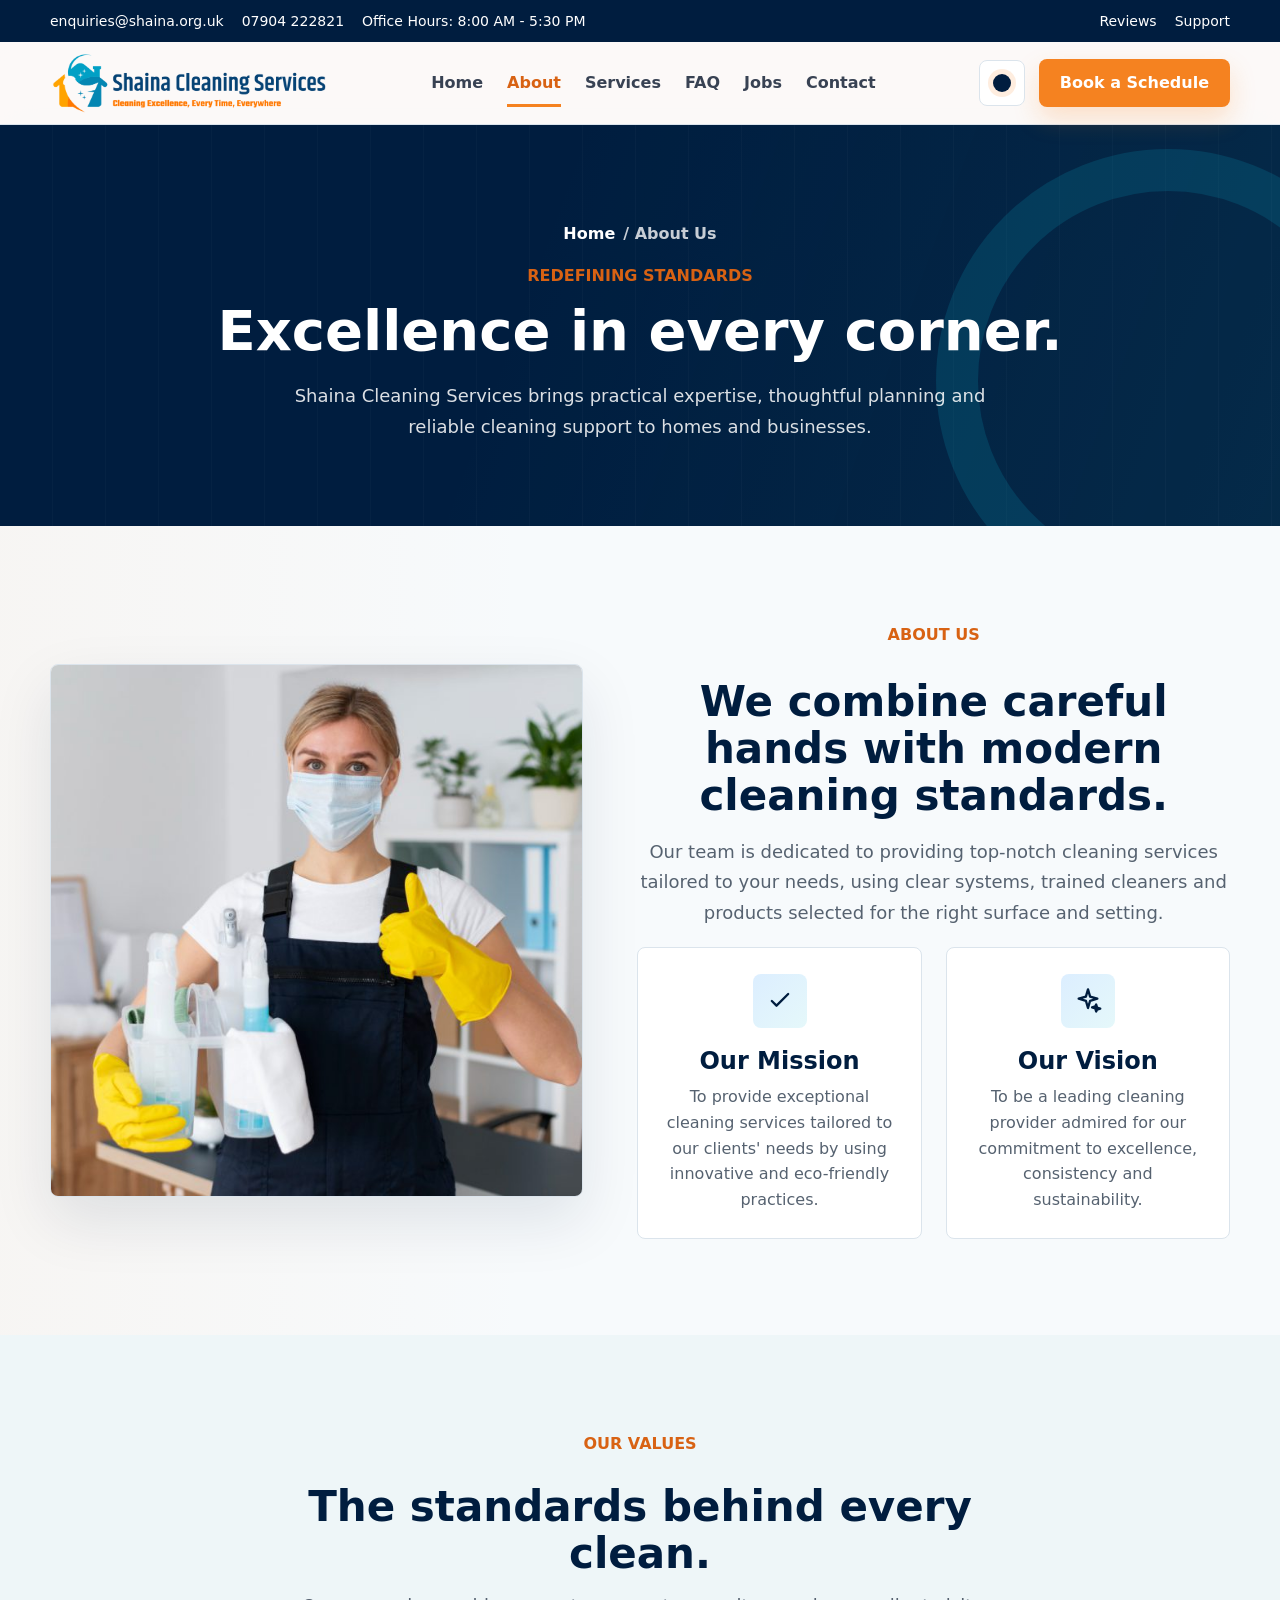
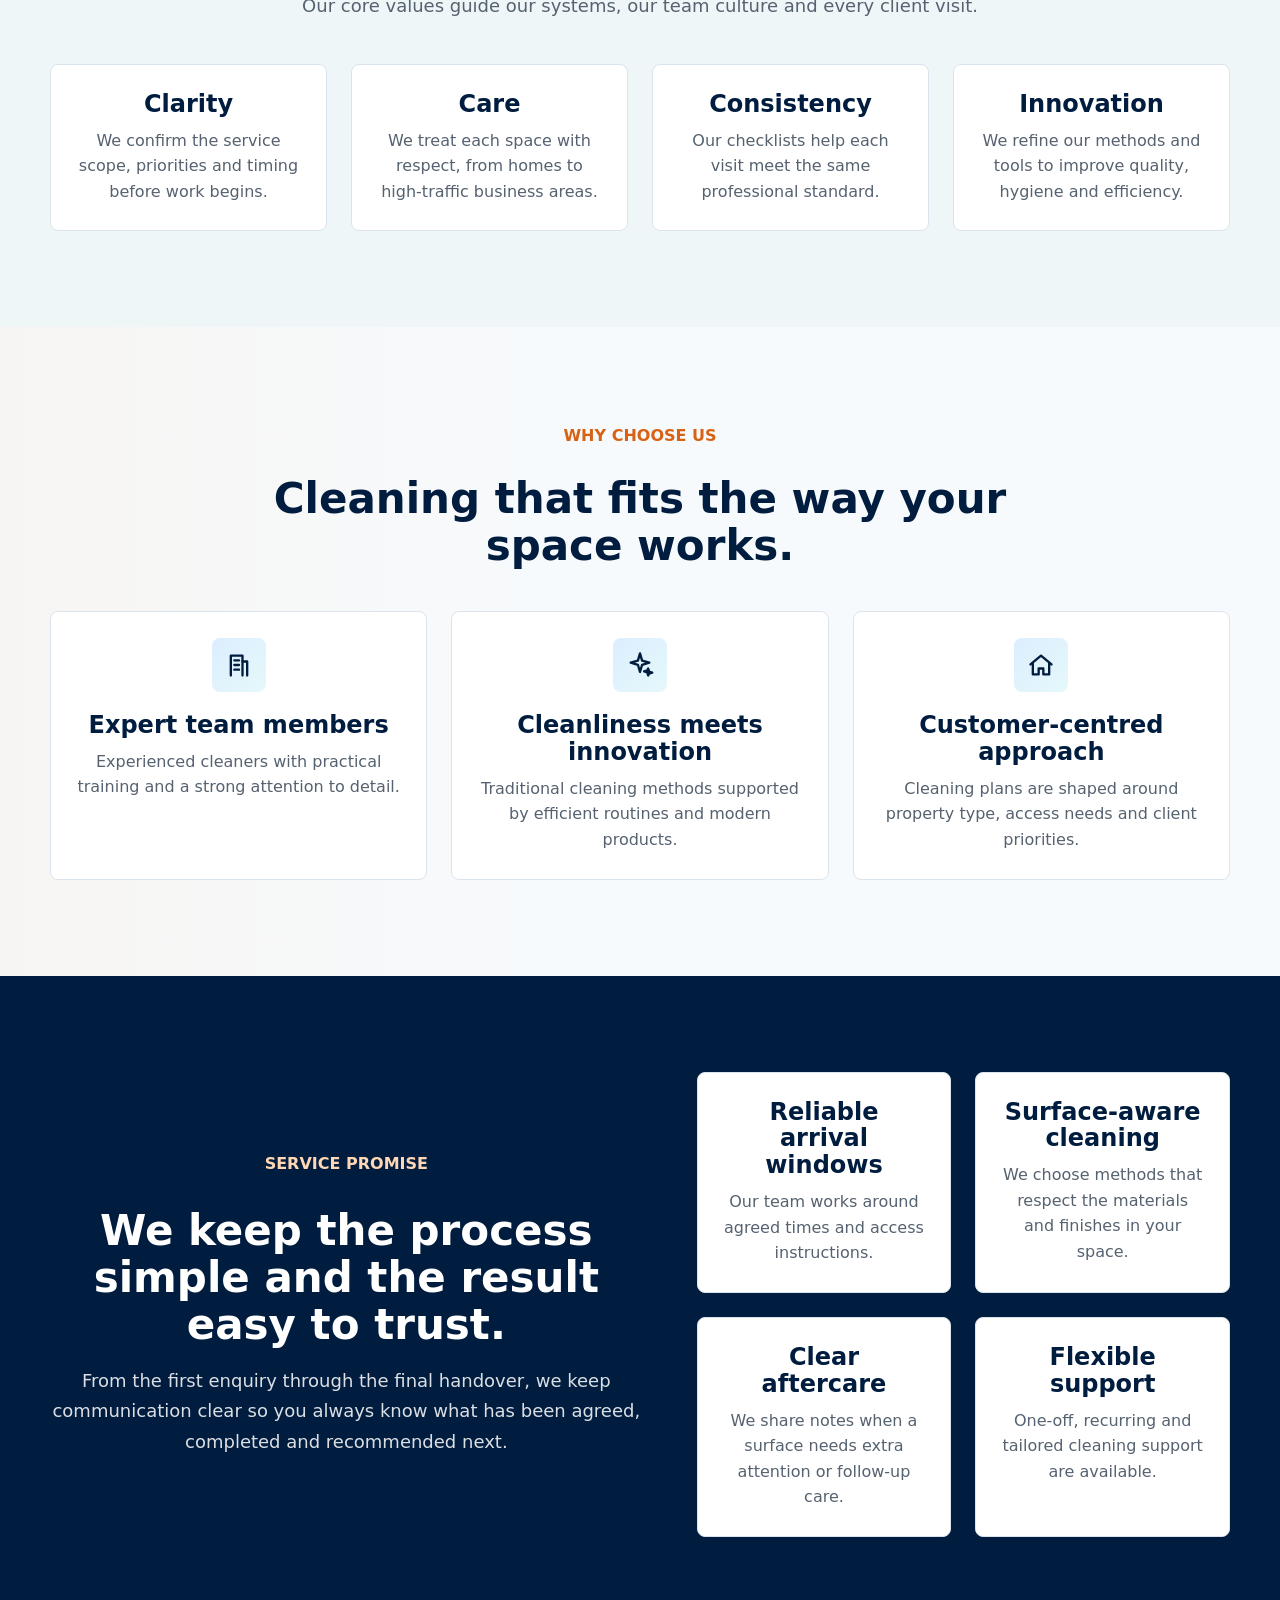
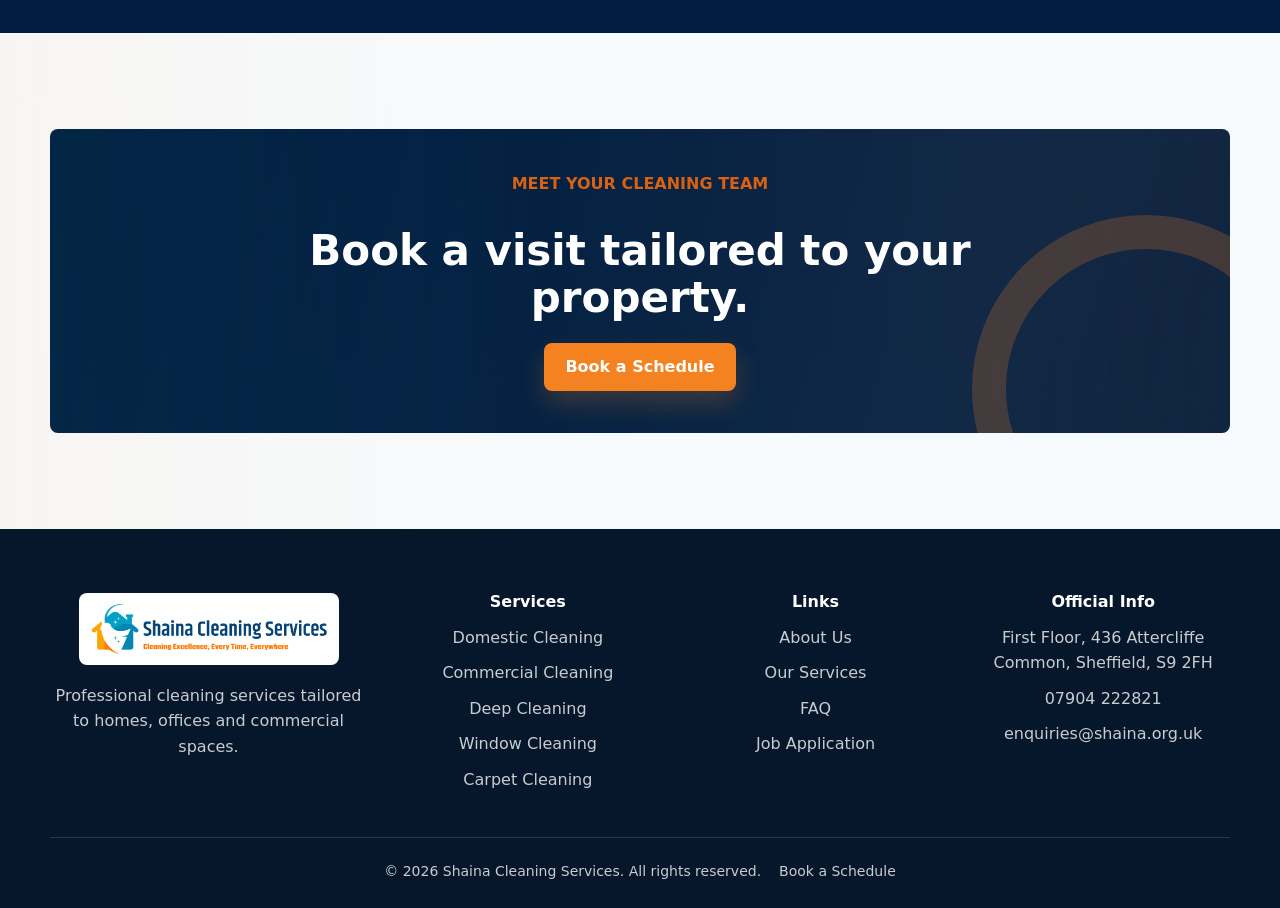
==== about.html @ 150d10e2 "Declutter mobile homepage hero" ====
<!doctype html>
<html lang="en">
  <head>
    <meta charset="utf-8">
    <meta name="viewport" content="width=device-width, initial-scale=1">
    <title>About Us | Shaina Cleaning Services</title>
    <meta name="description" content="Learn about Shaina Cleaning Services, our mission, vision, values and commitment to cleaning excellence.">
    <link rel="icon" href="assets/img/shaina-logo.png">
    <link rel="stylesheet" href="assets/css/styles.css?v=11">
  </head>
  <body>
    <a class="skip-link" href="#main">Skip to content</a>
    <div class="scroll-progress" data-scroll-progress aria-hidden="true"></div>

    <div class="site-topbar">
      <div class="container topbar-inner">
        <ul class="topbar-list" aria-label="Contact details">
          <li><a href="mailto:enquiries@shaina.org.uk">enquiries@shaina.org.uk</a></li>
          <li><a href="tel:+447904222821">07904 222821</a></li>
          <li>Office Hours: 8:00 AM - 5:30 PM</li>
        </ul>
        <ul class="topbar-list" aria-label="Helpful links">
          <li><a href="https://www.bark.com/en/gb/company/shaina-cleaning-service/klVMV/?show_reviews=true">Reviews</a></li>
          <li><a href="contact.html#booking">Support</a></li>
        </ul>
      </div>
    </div>

    <header class="site-header">
      <div class="container nav-shell">
        <a class="brand" href="index.html" aria-label="Shaina Cleaning Services home">
          <img src="assets/img/shaina-logo.png" width="1600" height="347" alt="Shaina Cleaning Services">
        </a>
        <nav aria-label="Primary navigation">
          <ul class="nav-links">
            <li><a class="nav-link" data-nav-link href="index.html">Home</a></li>
            <li><a class="nav-link" data-nav-link href="about.html">About</a></li>
            <li><a class="nav-link" data-nav-link href="services.html">Services</a></li>
            <li><a class="nav-link" data-nav-link href="faq.html">FAQ</a></li>
            <li><a class="nav-link" data-nav-link href="job-application.html">Jobs</a></li>
            <li><a class="nav-link" data-nav-link href="contact.html">Contact</a></li>
          </ul>
        </nav>
        <div class="nav-actions">
          <button class="theme-toggle" type="button" data-theme-toggle aria-label="Use dark mode" aria-pressed="false"></button>
          <a class="button button-primary" href="contact.html#booking">Book a Schedule</a>
          <button class="menu-toggle" type="button" data-menu-toggle aria-expanded="false" aria-controls="mobile-nav" aria-label="Open menu">
            <span class="menu-lines" aria-hidden="true"></span>
          </button>
        </div>
      </div>
      <div class="mobile-panel" id="mobile-nav" data-mobile-panel>
        <div class="container">
          <nav aria-label="Mobile navigation">
            <a class="nav-link" data-nav-link href="index.html">Home</a>
            <a class="nav-link" data-nav-link href="about.html">About</a>
            <a class="nav-link" data-nav-link href="services.html">Services</a>
            <a class="nav-link" data-nav-link href="faq.html">FAQ</a>
            <a class="nav-link" data-nav-link href="job-application.html">Jobs</a>
            <a class="nav-link" data-nav-link href="contact.html">Contact</a>
            <button class="theme-toggle" type="button" data-theme-toggle aria-label="Use dark mode" aria-pressed="false"></button>
            <a class="button button-primary button-full" href="contact.html#booking">Book a Schedule</a>
          </nav>
        </div>
      </div>
    </header>

    <main id="main">
      <section class="page-hero">
        <div class="container" data-reveal>
          <p class="crumbs"><a href="index.html">Home</a> / About Us</p>
          <p class="eyebrow">Redefining standards</p>
          <h1>Excellence in every corner.</h1>
          <p class="lead">Shaina Cleaning Services brings practical expertise, thoughtful planning and reliable cleaning support to homes and businesses.</p>
        </div>
      </section>

      <section class="section">
        <div class="container split reverse">
          <div class="media-frame" data-reveal>
            <img src="assets/img/office-cleaning.png" width="650" height="650" loading="lazy" alt="Cleaner in a modern office environment">
          </div>
          <div class="stack" data-reveal>
            <p class="eyebrow">About us</p>
            <h2>We combine careful hands with modern cleaning standards.</h2>
            <p class="lead">Our team is dedicated to providing top-notch cleaning services tailored to your needs, using clear systems, trained cleaners and products selected for the right surface and setting.</p>
            <div class="grid grid-2">
              <article class="card">
                <span class="icon-tile" aria-hidden="true"><svg><use href="assets/img/icons.svg#icon-check"></use></svg></span>
                <h3>Our Mission</h3>
                <p>To provide exceptional cleaning services tailored to our clients' needs by using innovative and eco-friendly practices.</p>
              </article>
              <article class="card">
                <span class="icon-tile" aria-hidden="true"><svg><use href="assets/img/icons.svg#icon-spark"></use></svg></span>
                <h3>Our Vision</h3>
                <p>To be a leading cleaning provider admired for our commitment to excellence, consistency and sustainability.</p>
              </article>
            </div>
          </div>
        </div>
      </section>

      <section class="section surface-muted" id="our-values">
        <div class="container">
          <div class="section-heading center" data-reveal>
            <p class="eyebrow">Our values</p>
            <h2>The standards behind every clean.</h2>
            <p class="lead">Our core values guide our systems, our team culture and every client visit.</p>
          </div>
          <div class="grid grid-4">
            <article class="card" data-reveal>
              <h3>Clarity</h3>
              <p>We confirm the service scope, priorities and timing before work begins.</p>
            </article>
            <article class="card" data-reveal>
              <h3>Care</h3>
              <p>We treat each space with respect, from homes to high-traffic business areas.</p>
            </article>
            <article class="card" data-reveal>
              <h3>Consistency</h3>
              <p>Our checklists help each visit meet the same professional standard.</p>
            </article>
            <article class="card" data-reveal>
              <h3>Innovation</h3>
              <p>We refine our methods and tools to improve quality, hygiene and efficiency.</p>
            </article>
          </div>
        </div>
      </section>

      <section class="section">
        <div class="container">
          <div class="section-heading" data-reveal>
            <p class="eyebrow">Why choose us</p>
            <h2>Cleaning that fits the way your space works.</h2>
          </div>
          <div class="grid grid-3">
            <article class="card" data-reveal>
              <span class="icon-tile" aria-hidden="true"><svg><use href="assets/img/icons.svg#icon-office"></use></svg></span>
              <h3>Expert team members</h3>
              <p>Experienced cleaners with practical training and a strong attention to detail.</p>
            </article>
            <article class="card" data-reveal>
              <span class="icon-tile" aria-hidden="true"><svg><use href="assets/img/icons.svg#icon-spark"></use></svg></span>
              <h3>Cleanliness meets innovation</h3>
              <p>Traditional cleaning methods supported by efficient routines and modern products.</p>
            </article>
            <article class="card" data-reveal>
              <span class="icon-tile" aria-hidden="true"><svg><use href="assets/img/icons.svg#icon-home"></use></svg></span>
              <h3>Customer-centred approach</h3>
              <p>Cleaning plans are shaped around property type, access needs and client priorities.</p>
            </article>
          </div>
        </div>
      </section>

      <section class="section surface-navy">
        <div class="container split">
          <div class="stack" data-reveal>
            <p class="eyebrow">Service promise</p>
            <h2>We keep the process simple and the result easy to trust.</h2>
            <p class="lead">From the first enquiry through the final handover, we keep communication clear so you always know what has been agreed, completed and recommended next.</p>
          </div>
          <div class="grid grid-2">
            <article class="card" data-reveal>
              <h3>Reliable arrival windows</h3>
              <p>Our team works around agreed times and access instructions.</p>
            </article>
            <article class="card" data-reveal>
              <h3>Surface-aware cleaning</h3>
              <p>We choose methods that respect the materials and finishes in your space.</p>
            </article>
            <article class="card" data-reveal>
              <h3>Clear aftercare</h3>
              <p>We share notes when a surface needs extra attention or follow-up care.</p>
            </article>
            <article class="card" data-reveal>
              <h3>Flexible support</h3>
              <p>One-off, recurring and tailored cleaning support are available.</p>
            </article>
          </div>
        </div>
      </section>

      <section class="section">
        <div class="container">
          <div class="cta-strip" data-reveal>
            <div class="cta-content">
              <div class="stack">
                <p class="eyebrow">Meet your cleaning team</p>
                <h2>Book a visit tailored to your property.</h2>
              </div>
              <a class="button button-primary" href="contact.html#booking">Book a Schedule</a>
            </div>
          </div>
        </div>
      </section>
    </main>

    <footer class="site-footer">
      <div class="container">
        <div class="footer-grid">
          <div>
            <img class="footer-logo" src="assets/img/shaina-logo.png" width="1600" height="347" loading="lazy" alt="Shaina Cleaning Services">
            <p>Professional cleaning services tailored to homes, offices and commercial spaces.</p>
          </div>
          <div>
            <h2 class="footer-title">Services</h2>
            <ul class="footer-list">
              <li><a href="services.html#domestic">Domestic Cleaning</a></li>
              <li><a href="services.html#commercial">Commercial Cleaning</a></li>
              <li><a href="services.html#deep">Deep Cleaning</a></li>
              <li><a href="services.html#window">Window Cleaning</a></li>
              <li><a href="services.html#carpet">Carpet Cleaning</a></li>
            </ul>
          </div>
          <div>
            <h2 class="footer-title">Links</h2>
            <ul class="footer-list">
              <li><a href="about.html">About Us</a></li>
              <li><a href="services.html">Our Services</a></li>
              <li><a href="faq.html">FAQ</a></li>
              <li><a href="job-application.html">Job Application</a></li>
            </ul>
          </div>
          <div>
            <h2 class="footer-title">Official Info</h2>
            <ul class="footer-list">
              <li>First Floor, 436 Attercliffe Common, Sheffield, S9 2FH</li>
              <li><a href="tel:+447904222821">07904 222821</a></li>
              <li><a href="mailto:enquiries@shaina.org.uk">enquiries@shaina.org.uk</a></li>
            </ul>
          </div>
        </div>
        <div class="footer-bottom">
          <span>&copy; 2026 Shaina Cleaning Services. All rights reserved.</span>
          <a href="contact.html#booking">Book a Schedule</a>
        </div>
      </div>
    </footer>

    <script src="assets/js/main.js?v=6" defer></script>
  </body>
</html>
---- assets/css/styles.css ----
:root {
  --navy: #001d3f;
  --navy-soft: #0a3769;
  --ink: #1c1b1b;
  --muted: #566270;
  --line: #dbe4ec;
  --surface: #f7fafc;
  --surface-strong: #ffffff;
  --surface-muted: #eef6f8;
  --blue-tint: #dceeff;
  --teal: #0d8fa8;
  --teal-soft: #e5f8fa;
  --orange: #f58220;
  --orange-dark: #d86213;
  --orange-soft: #fff0e3;
  --success: #008080;
  --shadow: 0 24px 60px rgba(0, 29, 63, 0.1);
  --shadow-strong: 0 34px 90px rgba(0, 29, 63, 0.16);
  --max: 1180px;
  --radius: 8px;
  --header: 82px;
}

html[data-theme="dark"] {
  color-scheme: dark;
  --navy: #dbe8ff;
  --navy-soft: #9ec7ff;
  --ink: #eef4ff;
  --muted: #b7c3d3;
  --line: rgba(255, 255, 255, 0.16);
  --surface: #08111f;
  --surface-strong: #0f1b2d;
  --surface-muted: #101d31;
  --blue-tint: #183c61;
  --teal: #38c7dc;
  --teal-soft: rgba(56, 199, 220, 0.12);
  --orange: #ff963c;
  --orange-dark: #ffb067;
  --orange-soft: rgba(255, 150, 60, 0.12);
  --success: #4ad6ca;
  --shadow: 0 24px 70px rgba(0, 0, 0, 0.28);
  --shadow-strong: 0 34px 100px rgba(0, 0, 0, 0.42);
}

html[data-theme="dark"] .site-topbar,
html[data-theme="dark"] .surface-navy,
html[data-theme="dark"] .page-hero,
html[data-theme="dark"] .button:not(.button-primary):not(.button-outline):not(.button-secondary),
html[data-theme="dark"] .filter-button.is-active {
  background: #06172b;
  color: #fff;
}

html[data-theme="dark"] .nav-link {
  color: #c7d3e4;
}

* {
  box-sizing: border-box;
}

html {
  scroll-behavior: smooth;
}

body {
  margin: 0;
  background:
    linear-gradient(180deg, rgba(13, 143, 168, 0.07), transparent 320px),
    linear-gradient(90deg, rgba(245, 130, 32, 0.04), transparent 42%),
    var(--surface);
  color: var(--ink);
  font-family: Inter, ui-sans-serif, system-ui, -apple-system, BlinkMacSystemFont, "Segoe UI", sans-serif;
  font-size: 16px;
  line-height: 1.6;
}

body.menu-open {
  overflow: hidden;
}

img,
svg {
  display: block;
  max-width: 100%;
}

a {
  color: inherit;
  text-decoration: none;
}

button,
input,
select,
textarea {
  font: inherit;
}

:focus-visible {
  outline: 3px solid rgba(245, 130, 32, 0.55);
  outline-offset: 3px;
}

.skip-link {
  position: fixed;
  left: 18px;
  top: 14px;
  z-index: 1000;
  transform: translateY(-140%);
  background: var(--orange);
  color: #fff;
  padding: 10px 14px;
  border-radius: var(--radius);
  font-weight: 800;
}

.skip-link:focus {
  transform: translateY(0);
}

.scroll-progress {
  position: fixed;
  inset: 0 auto auto 0;
  z-index: 1100;
  width: 100%;
  height: 4px;
  background: linear-gradient(90deg, var(--orange), var(--teal));
  transform: scaleX(0);
  transform-origin: left center;
  pointer-events: none;
}

@keyframes ambient-drift {
  0% {
    transform: translate3d(-4%, -2%, 0) rotate(-1deg);
  }

  100% {
    transform: translate3d(4%, 2%, 0) rotate(1deg);
  }
}

@keyframes soft-scan {
  0% {
    background-position: 0 0, 0 0;
  }

  100% {
    background-position: 0 0, 100% 0;
  }
}

.container {
  width: min(100% - 40px, var(--max));
  margin-inline: auto;
}

.section {
  padding: 96px 0;
}

.section-tight {
  padding: 64px 0;
}

.surface-muted {
  background: var(--surface-muted);
}

.surface-navy {
  background: var(--navy);
  color: #fff;
}

.eyebrow {
  margin: 0 0 12px;
  color: var(--orange-dark);
  font-weight: 800;
  text-transform: uppercase;
}

.surface-navy .eyebrow {
  color: #ffd7b4;
}

h1,
h2,
h3,
h4 {
  margin: 0;
  color: var(--navy);
  font-family: "Hanken Grotesk", Inter, ui-sans-serif, system-ui, sans-serif;
  line-height: 1.12;
  letter-spacing: 0;
}

.surface-navy h1,
.surface-navy h2,
.surface-navy h3,
.surface-navy h4,
.hero h1 {
  color: #fff;
}

h1 {
  font-size: 56px;
  font-weight: 800;
}

h2 {
  font-size: 42px;
  font-weight: 800;
}

h3 {
  font-size: 24px;
  font-weight: 800;
}

h4 {
  font-size: 19px;
  font-weight: 800;
}

p {
  margin: 0;
}

.lead {
  color: var(--muted);
  font-size: 18px;
  line-height: 1.7;
}

.surface-navy .lead,
.hero .lead {
  color: rgba(255, 255, 255, 0.86);
}

.site-topbar {
  background: var(--navy);
  color: #fff;
  font-size: 14px;
}

.topbar-inner {
  display: flex;
  justify-content: space-between;
  gap: 20px;
  min-height: 42px;
  align-items: center;
}

.topbar-list {
  display: flex;
  flex-wrap: wrap;
  gap: 18px;
  padding: 0;
  margin: 0;
  list-style: none;
}

.topbar-list a {
  color: #fff;
}

.site-header {
  position: sticky;
  top: 0;
  z-index: 900;
  background: rgba(252, 249, 248, 0.96);
  border-bottom: 1px solid var(--line);
  backdrop-filter: blur(16px);
  transition: box-shadow 180ms ease, background 180ms ease;
}

html[data-theme="dark"] .site-header {
  background: rgba(8, 17, 31, 0.92);
}

.site-header.is-scrolled {
  box-shadow: 0 18px 45px rgba(0, 29, 63, 0.12);
}

.nav-shell {
  display: flex;
  align-items: center;
  justify-content: space-between;
  min-height: var(--header);
  gap: 22px;
}

.brand {
  display: flex;
  align-items: center;
  min-width: 0;
}

.brand img {
  width: 278px;
  height: auto;
}

.nav-links {
  display: flex;
  align-items: center;
  gap: 24px;
  list-style: none;
  margin: 0;
  padding: 0;
}

.nav-link {
  color: #384253;
  font-weight: 750;
  padding: 12px 0;
  border-bottom: 3px solid transparent;
  transition: color 180ms ease, border-color 180ms ease;
}

.nav-link:hover,
.nav-link[aria-current="page"] {
  color: var(--orange-dark);
  border-color: var(--orange);
}

.nav-actions {
  display: flex;
  align-items: center;
  gap: 14px;
}

.theme-toggle {
  position: relative;
  display: inline-grid;
  width: 46px;
  height: 46px;
  place-items: center;
  border: 1px solid var(--line);
  border-radius: var(--radius);
  background: var(--surface-strong);
  color: var(--navy);
  cursor: pointer;
}

.theme-toggle::before {
  content: "";
  width: 18px;
  height: 18px;
  border-radius: 50%;
  background: currentColor;
  box-shadow: 0 0 0 5px rgba(245, 130, 32, 0.14);
}

html[data-theme="dark"] .theme-toggle::before {
  width: 20px;
  height: 20px;
  background: transparent;
  box-shadow: inset -7px -5px 0 1px currentColor;
}

.menu-toggle {
  display: none;
  width: 46px;
  height: 46px;
  border: 1px solid var(--line);
  border-radius: var(--radius);
  background: var(--surface-strong);
  color: var(--navy);
  align-items: center;
  justify-content: center;
  cursor: pointer;
}

.menu-lines,
.menu-lines::before,
.menu-lines::after {
  display: block;
  width: 20px;
  height: 2px;
  background: currentColor;
  border-radius: 999px;
  transition: transform 180ms ease, opacity 180ms ease;
}

.menu-lines {
  position: relative;
}

.menu-lines::before,
.menu-lines::after {
  content: "";
  position: absolute;
  left: 0;
}

.menu-lines::before {
  top: -7px;
}

.menu-lines::after {
  top: 7px;
}

.menu-toggle[aria-expanded="true"] .menu-lines {
  transform: rotate(45deg);
}

.menu-toggle[aria-expanded="true"] .menu-lines::before {
  transform: translateY(7px) rotate(90deg);
}

.menu-toggle[aria-expanded="true"] .menu-lines::after {
  opacity: 0;
}

.mobile-panel {
  display: none;
  border-top: 1px solid var(--line);
  background: var(--surface-strong);
}

.mobile-panel.is-open {
  display: block;
}

.mobile-panel nav {
  display: grid;
  gap: 6px;
  padding: 18px 0 22px;
}

.mobile-panel .nav-link {
  padding: 12px 4px;
}

.button {
  display: inline-flex;
  min-height: 48px;
  align-items: center;
  justify-content: center;
  gap: 10px;
  padding: 12px 20px;
  border: 1px solid transparent;
  border-radius: var(--radius);
  background: var(--navy);
  color: #fff;
  font-weight: 850;
  line-height: 1.2;
  text-align: center;
  cursor: pointer;
  transition: transform 180ms ease, background 180ms ease, border-color 180ms ease, color 180ms ease;
  white-space: normal;
}

.button:hover {
  transform: translateY(-1px);
}

.button:active {
  transform: translateY(0);
}

.button-primary {
  background: var(--orange);
  color: #fff;
  box-shadow: 0 12px 26px rgba(245, 130, 32, 0.22);
}

.button-primary:hover {
  background: var(--orange-dark);
}

.button-outline {
  background: transparent;
  border-color: rgba(255, 255, 255, 0.5);
  color: #fff;
}

.button-outline:hover {
  background: #fff;
  color: var(--navy);
}

.button-secondary {
  background: var(--surface-strong);
  border-color: var(--line);
  color: var(--navy);
}

.button-secondary:hover {
  border-color: var(--orange);
  background: var(--orange-soft);
  color: var(--orange-dark);
}

.button-full {
  width: 100%;
}

.hero {
  position: relative;
  min-height: 680px;
  display: flex;
  align-items: center;
  overflow: hidden;
  color: #fff;
}

.hero::before {
  content: "";
  position: absolute;
  inset: -18%;
  z-index: 1;
  pointer-events: none;
  background:
    linear-gradient(115deg, transparent 22%, rgba(255, 255, 255, 0.055) 32%, transparent 43%),
    linear-gradient(62deg, transparent 54%, rgba(74, 214, 202, 0.07) 64%, transparent 75%);
  opacity: 0.78;
  mix-blend-mode: screen;
  animation: ambient-drift 18s ease-in-out infinite alternate;
}

.hero-layout {
  position: relative;
  z-index: 2;
  display: grid;
  grid-template-columns: minmax(0, 1fr) minmax(330px, 420px);
  gap: 44px;
  align-items: center;
}

.hero-media {
  position: absolute;
  inset: 0;
  z-index: 0;
}

.hero-media img {
  width: 100%;
  height: 100%;
  object-fit: cover;
}

.hero-media::after {
  content: "";
  position: absolute;
  inset: 0;
  background:
    linear-gradient(90deg, rgba(0, 29, 63, 0.92), rgba(0, 29, 63, 0.72), rgba(0, 29, 63, 0.6)),
    linear-gradient(180deg, rgba(0, 29, 63, 0.08), rgba(0, 29, 63, 0.42));
}

.hero-content {
  position: relative;
  z-index: 2;
  max-width: 690px;
  margin-inline: auto;
  padding: 86px 0;
  text-align: center;
}

.rotating-word {
  color: #ffd7b4;
  white-space: nowrap;
}

.hero h1 {
  margin-bottom: 22px;
}

.hero .lead {
  margin: 0 auto 30px;
  max-width: 620px;
}

.trust-chips {
  display: flex;
  flex-wrap: wrap;
  justify-content: center;
  gap: 10px;
  margin: -12px 0 30px;
}

.trust-chips span {
  display: inline-flex;
  align-items: center;
  gap: 8px;
  min-height: 34px;
  border: 1px solid rgba(255, 255, 255, 0.24);
  border-radius: 999px;
  background: rgba(255, 255, 255, 0.12);
  color: rgba(255, 255, 255, 0.92);
  padding: 6px 11px;
  font-size: 13px;
  font-weight: 850;
  backdrop-filter: blur(12px);
}

.trust-chips span::before {
  content: "";
  width: 8px;
  height: 8px;
  border-radius: 50%;
  background: var(--success);
  box-shadow: 0 0 0 4px rgba(74, 214, 202, 0.16);
}

.hero-actions {
  display: flex;
  flex-wrap: wrap;
  justify-content: center;
  gap: 14px;
}

.hero-metrics {
  display: grid;
  grid-template-columns: repeat(3, minmax(0, 1fr));
  gap: 12px;
  margin: 40px auto 0;
  max-width: 670px;
}

.metric {
  min-height: 94px;
  border: 1px solid rgba(255, 255, 255, 0.22);
  border-radius: var(--radius);
  padding: 16px;
  background: rgba(255, 255, 255, 0.12);
  backdrop-filter: blur(12px);
  text-align: center;
}

.metric strong {
  display: block;
  color: #fff;
  font-size: 26px;
  line-height: 1;
}

.metric span {
  display: block;
  margin-top: 8px;
  color: rgba(255, 255, 255, 0.82);
  font-size: 14px;
}

.planner-card {
  border: 1px solid rgba(255, 255, 255, 0.32);
  border-radius: 16px;
  background: rgba(255, 255, 255, 0.92);
  color: var(--ink);
  padding: 24px;
  box-shadow: var(--shadow-strong);
  backdrop-filter: blur(18px);
  text-align: left;
}

html[data-theme="dark"] .planner-card {
  background: rgba(15, 27, 45, 0.9);
}

.hero .planner-card {
  align-self: center;
}

.planner-card h2,
.planner-card h3 {
  color: var(--navy);
}

.planner-card .lead {
  color: var(--muted);
  font-size: 15px;
}

.planner-form {
  display: grid;
  gap: 14px;
  margin-top: 20px;
}

.planner-row {
  display: grid;
  gap: 8px;
}

.planner-row label {
  color: var(--navy);
  font-weight: 850;
}

.planner-row select,
.planner-row input[type="range"] {
  width: 100%;
}

.planner-row select {
  min-height: 48px;
  border: 1px solid var(--line);
  border-radius: var(--radius);
  background: var(--surface-strong);
  color: var(--ink);
  padding: 10px 12px;
}

.range-line {
  display: flex;
  align-items: center;
  justify-content: space-between;
  gap: 14px;
}

.range-line output {
  min-width: 46px;
  color: var(--orange-dark);
  font-weight: 900;
  text-align: right;
}

.planner-output {
  display: grid;
  gap: 10px;
  margin-top: 18px;
  border-radius: var(--radius);
  background: linear-gradient(135deg, rgba(0, 29, 63, 0.96), rgba(9, 50, 97, 0.96));
  color: #fff;
  padding: 18px;
}

.planner-output strong {
  font-size: 22px;
  line-height: 1.15;
}

.planner-output span {
  color: rgba(255, 255, 255, 0.8);
}

.planner-tags {
  display: flex;
  flex-wrap: wrap;
  gap: 8px;
  margin-top: 4px;
}

.planner-tag {
  display: inline-flex;
  border: 1px solid rgba(255, 255, 255, 0.22);
  border-radius: 999px;
  padding: 5px 9px;
  color: #fff;
  font-size: 13px;
  font-weight: 800;
}

.planner-overlay {
  position: fixed;
  inset: 0;
  z-index: 1190;
  background: rgba(0, 15, 34, 0.46);
  backdrop-filter: blur(8px);
}

.planner-drawer {
  position: fixed;
  top: 16px;
  right: 16px;
  bottom: 16px;
  z-index: 1200;
  display: grid;
  width: min(430px, calc(100vw - 32px));
  align-content: start;
  gap: 18px;
  overflow-y: auto;
  border: 1px solid var(--line);
  border-radius: 18px;
  background: var(--surface-strong);
  color: var(--ink);
  padding: 24px;
  box-shadow: var(--shadow-strong);
}

.planner-drawer-header {
  display: flex;
  justify-content: space-between;
  gap: 16px;
  align-items: start;
}

.planner-drawer .planner-card {
  border: 0;
  background: transparent;
  box-shadow: none;
  padding: 0;
  backdrop-filter: none;
}

.planner-drawer .lead {
  color: var(--muted);
  font-size: 16px;
}

.planner-close {
  position: relative;
  flex: 0 0 auto;
  width: 42px;
  height: 42px;
  border: 1px solid var(--line);
  border-radius: var(--radius);
  background: var(--surface-muted);
  color: var(--navy);
  cursor: pointer;
}

.planner-close::before,
.planner-close::after {
  content: "";
  position: absolute;
  left: 12px;
  top: 20px;
  width: 16px;
  height: 2px;
  border-radius: 999px;
  background: currentColor;
}

.planner-close::before {
  transform: rotate(45deg);
}

.planner-close::after {
  transform: rotate(-45deg);
}

body.planner-open {
  overflow: hidden;
}

.availability-strip {
  padding: 24px 0;
  border-bottom: 1px solid var(--line);
  background:
    linear-gradient(180deg, rgba(0, 29, 63, 0.03), transparent),
    var(--surface);
}

.availability-card {
  display: grid;
  grid-template-columns: minmax(0, 1fr) auto;
  align-items: center;
  justify-content: space-between;
  gap: 18px;
  border: 1px solid var(--line);
  border-radius: var(--radius);
  background: var(--surface-strong);
  padding: 18px 20px;
  box-shadow: 0 18px 45px rgba(0, 29, 63, 0.08);
  text-align: center;
}

.availability-copy {
  display: grid;
  justify-items: center;
  gap: 5px;
  min-width: 0;
}

.live-badge {
  display: inline-flex;
  align-items: center;
  gap: 9px;
  width: fit-content;
  color: var(--success);
  font-weight: 900;
}

.live-badge::before {
  content: "";
  width: 10px;
  height: 10px;
  border-radius: 50%;
  background: currentColor;
  box-shadow: 0 0 0 6px rgba(0, 128, 128, 0.16);
}

.availability-copy p {
  color: var(--muted);
  max-width: 560px;
  margin-inline: auto;
  font-size: 15px;
  line-height: 1.55;
}

.page-hero {
  position: relative;
  overflow: hidden;
  background: var(--navy);
  color: #fff;
  padding: 96px 0 84px;
}

.page-hero::before {
  content: "";
  position: absolute;
  inset: 0;
  z-index: 0;
  pointer-events: none;
  background:
    repeating-linear-gradient(90deg, transparent 0 52px, rgba(255, 255, 255, 0.026) 52px 53px),
    linear-gradient(110deg, transparent 18%, rgba(74, 214, 202, 0.09) 48%, transparent 76%);
  background-size: auto, 220% 100%;
  opacity: 0.8;
  animation: soft-scan 24s ease-in-out infinite alternate;
}

.page-hero::after {
  content: "";
  position: absolute;
  z-index: 0;
  right: -120px;
  top: 24px;
  width: 380px;
  height: 380px;
  border: 42px solid rgba(11, 148, 182, 0.2);
  border-radius: 50%;
}

.page-hero .container {
  position: relative;
  z-index: 1;
  max-width: 980px;
  display: grid;
  justify-items: center;
  text-align: center;
}

.page-hero h1 {
  margin-bottom: 18px;
  color: #fff;
}

.page-hero h2,
.page-hero h3,
.page-hero h4 {
  color: #fff;
}

.page-hero .lead {
  color: rgba(255, 255, 255, 0.86);
  max-width: 720px;
}

.crumbs {
  display: flex;
  flex-wrap: wrap;
  justify-content: center;
  gap: 8px;
  margin: 0 0 16px;
  color: rgba(255, 255, 255, 0.78);
  font-weight: 800;
}

.crumbs a {
  color: #fff;
}

.section-heading {
  display: grid;
  justify-items: center;
  gap: 14px;
  margin-bottom: 42px;
  margin-inline: auto;
  max-width: 780px;
  text-align: center;
}

.section-heading.center {
  text-align: center;
}

.grid {
  display: grid;
  gap: 24px;
}

.grid-2 {
  grid-template-columns: repeat(2, minmax(0, 1fr));
}

.grid-3 {
  grid-template-columns: repeat(3, minmax(0, 1fr));
}

.grid-4 {
  grid-template-columns: repeat(4, minmax(0, 1fr));
}

.split {
  display: grid;
  grid-template-columns: minmax(0, 1fr) minmax(320px, 0.9fr);
  gap: 54px;
  align-items: center;
}

.split.reverse {
  grid-template-columns: minmax(320px, 0.9fr) minmax(0, 1fr);
}

.stack {
  display: grid;
  gap: 18px;
}

.split > .stack {
  justify-items: center;
  max-width: 760px;
  margin-inline: auto;
  text-align: center;
}

.split > .stack .lead {
  max-width: 640px;
}

.content-list {
  display: grid;
  gap: 14px;
  justify-self: center;
  padding: 0;
  margin: 0;
  list-style: none;
  max-width: 620px;
  text-align: left;
}

.content-list li {
  position: relative;
  padding-left: 30px;
  color: var(--muted);
}

.content-list li::before {
  content: "";
  position: absolute;
  left: 0;
  top: 11px;
  width: 12px;
  height: 12px;
  border-radius: 50%;
  background: var(--teal);
  box-shadow: inset 0 0 0 3px #fff;
}

.card {
  height: 100%;
  border: 1px solid var(--line);
  border-radius: var(--radius);
  background: var(--surface-strong);
  padding: 26px;
  text-align: center;
  transition: transform 180ms ease, border-color 180ms ease, box-shadow 180ms ease;
}

.card:hover {
  transform: translateY(-3px);
  border-color: rgba(0, 29, 63, 0.34);
  box-shadow: var(--shadow);
}

html[data-theme="dark"] .card:hover {
  border-color: rgba(255, 255, 255, 0.28);
}

.icon-tile {
  display: inline-grid;
  width: 54px;
  height: 54px;
  place-items: center;
  margin: 0 auto 20px;
  border-radius: var(--radius);
  background: linear-gradient(135deg, var(--blue-tint), var(--teal-soft));
  color: var(--navy);
}

.icon-tile svg {
  width: 28px;
  height: 28px;
  stroke-width: 2;
}

.card h3 {
  margin-bottom: 10px;
}

.surface-navy .card h3,
.surface-navy .card h4 {
  color: var(--navy);
}

.card p {
  color: var(--muted);
  max-width: 36rem;
  margin-inline: auto;
}

.service-card {
  display: grid;
  gap: 18px;
}

.service-card .button {
  justify-self: center;
  margin-top: 2px;
}

.service-meta {
  display: flex;
  flex-wrap: wrap;
  justify-content: center;
  gap: 8px;
}

.pill {
  display: inline-flex;
  align-items: center;
  min-height: 30px;
  border-radius: 999px;
  background: var(--teal-soft);
  color: #075f76;
  padding: 5px 10px;
  font-size: 13px;
  font-weight: 800;
}

html[data-theme="dark"] .pill {
  background: rgba(56, 199, 220, 0.12);
  color: #9ae9f3;
}

.media-frame {
  overflow: hidden;
  border-radius: var(--radius);
  border: 1px solid var(--line);
  background: var(--surface-strong);
  box-shadow: var(--shadow);
}

.media-frame img {
  width: 100%;
  height: 100%;
  min-height: 360px;
  object-fit: cover;
}

.confidence-band {
  border-top: 1px solid var(--line);
  border-bottom: 1px solid var(--line);
  background:
    radial-gradient(circle at 18% 20%, rgba(11, 148, 182, 0.12), transparent 30%),
    var(--surface-strong);
}

.confidence-grid {
  display: grid;
  grid-template-columns: 1.2fr repeat(3, minmax(0, 1fr));
  gap: 18px;
  align-items: stretch;
}

.confidence-intro {
  display: grid;
  justify-items: center;
  align-content: center;
  gap: 10px;
  padding: 26px 8px 26px 0;
  text-align: center;
}

.confidence-intro .button {
  justify-self: center;
  margin-top: 8px;
}

.confidence-intro h2 {
  font-size: 30px;
  line-height: 1.15;
}

.confidence-card {
  position: relative;
  overflow: hidden;
  display: grid;
  justify-items: center;
  gap: 12px;
  border: 1px solid var(--line);
  border-radius: var(--radius);
  background: linear-gradient(180deg, var(--surface-strong), var(--surface-muted));
  padding: 24px;
  min-height: 190px;
  box-shadow: 0 16px 42px rgba(0, 29, 63, 0.06);
  text-align: center;
}

.confidence-card::after {
  content: "";
  position: absolute;
  right: -42px;
  top: -42px;
  width: 118px;
  height: 118px;
  border-radius: 50%;
  background: rgba(245, 130, 32, 0.12);
}

.confidence-card span {
  position: relative;
  z-index: 1;
  display: inline-flex;
  width: 44px;
  height: 44px;
  align-items: center;
  justify-content: center;
  border-radius: 50%;
  background: var(--navy);
  color: var(--surface);
  font-weight: 900;
}

.confidence-card h3,
.confidence-card p {
  position: relative;
  z-index: 1;
}

.confidence-card h3 {
  font-size: 20px;
}

.confidence-card p {
  color: var(--muted);
}

.steps {
  counter-reset: step;
}

.step {
  position: relative;
  padding-top: 70px;
}

.step::before {
  counter-increment: step;
  content: "0" counter(step);
  position: absolute;
  left: 50%;
  top: 16px;
  transform: translateX(-50%);
  color: rgba(0, 29, 63, 0.12);
  font-size: 58px;
  font-weight: 900;
  line-height: 1;
}

.filter-row {
  display: flex;
  flex-wrap: wrap;
  justify-content: center;
  gap: 10px;
  margin-bottom: 30px;
}

.dynamic-toolbar {
  display: grid;
  grid-template-columns: minmax(0, 1fr) auto;
  gap: 16px;
  align-items: center;
  max-width: 820px;
  margin: 0 auto 22px;
}

.search-input {
  width: 100%;
  min-height: 50px;
  border: 1px solid var(--line);
  border-radius: var(--radius);
  background: var(--surface-strong);
  color: var(--ink);
  padding: 12px 16px;
}

.dynamic-count {
  color: var(--muted);
  font-weight: 850;
  white-space: nowrap;
  text-align: center;
}

.filter-button {
  min-height: 44px;
  border: 1px solid var(--line);
  border-radius: 999px;
  background: var(--surface-strong);
  color: var(--navy);
  padding: 9px 16px;
  font-weight: 850;
  cursor: pointer;
}

.filter-button.is-active {
  border-color: var(--navy);
  background: var(--navy);
  color: var(--surface);
}

.empty-state {
  display: none;
  border: 1px dashed var(--line);
  border-radius: var(--radius);
  background: var(--surface-strong);
  color: var(--muted);
  padding: 24px;
  text-align: center;
  font-weight: 850;
}

.empty-state.is-visible {
  display: block;
}

.faq-list {
  display: grid;
  gap: 14px;
}

.faq-item {
  border: 1px solid var(--line);
  border-radius: var(--radius);
  background: var(--surface-strong);
  overflow: hidden;
  text-align: left;
}

.faq-item summary {
  display: flex;
  align-items: center;
  justify-content: space-between;
  gap: 18px;
  padding: 22px 24px;
  color: var(--navy);
  font-weight: 900;
  cursor: pointer;
  list-style: none;
}

.faq-item summary::-webkit-details-marker {
  display: none;
}

.faq-item summary::after {
  content: "+";
  flex: 0 0 auto;
  width: 30px;
  height: 30px;
  border-radius: 50%;
  display: grid;
  place-items: center;
  background: var(--blue-tint);
  color: var(--navy);
  font-size: 20px;
  line-height: 1;
}

.faq-item[open] summary::after {
  content: "-";
  background: var(--orange);
  color: #fff;
}

.faq-answer {
  padding: 0 24px 24px;
  color: var(--muted);
}

.form-shell {
  display: grid;
  gap: 18px;
  width: 100%;
  text-align: left;
}

.form-grid {
  display: grid;
  grid-template-columns: repeat(2, minmax(0, 1fr));
  gap: 18px;
}

.field {
  display: grid;
  gap: 8px;
}

.field-full {
  grid-column: 1 / -1;
}

.field label,
.fieldset-title {
  color: var(--navy);
  font-weight: 850;
  text-align: left;
}

.field input,
.field select,
.field textarea {
  width: 100%;
  min-height: 48px;
  border: 1px solid var(--line);
  border-radius: var(--radius);
  background: var(--surface-strong);
  color: var(--ink);
  padding: 12px 14px;
}

.field textarea {
  min-height: 132px;
  resize: vertical;
}

.field input:focus,
.field select:focus,
.field textarea:focus {
  border-color: var(--navy);
  box-shadow: 0 0 0 4px rgba(0, 29, 63, 0.08);
  outline: 0;
}

.choice-grid {
  display: grid;
  grid-template-columns: repeat(2, minmax(0, 1fr));
  gap: 10px;
}

.choice {
  display: flex;
  gap: 10px;
  align-items: flex-start;
  border: 1px solid var(--line);
  border-radius: var(--radius);
  background: var(--surface-strong);
  padding: 12px;
  color: var(--muted);
  font-weight: 700;
  text-align: left;
}

.choice input {
  width: 18px;
  height: 18px;
  margin-top: 3px;
  accent-color: var(--orange);
}

.form-message {
  display: none;
  border-radius: var(--radius);
  padding: 14px 16px;
  font-weight: 800;
}

.form-message.is-visible {
  display: block;
}

.form-message.success {
  background: #e7f8f6;
  color: #075f5f;
  border: 1px solid #9bdad5;
}

.form-message.error {
  background: #fff0ed;
  color: #9e2a13;
  border: 1px solid #ffc6b8;
}

.contact-card {
  overflow-wrap: anywhere;
}

.cta-strip {
  position: relative;
  overflow: hidden;
  border-radius: var(--radius);
  background: var(--navy);
  color: #fff;
  padding: 42px;
}

.cta-strip::before {
  content: "";
  position: absolute;
  inset: 0;
  pointer-events: none;
  background:
    linear-gradient(105deg, transparent 0%, rgba(255, 255, 255, 0.06) 44%, transparent 64%),
    linear-gradient(90deg, rgba(74, 214, 202, 0.08), transparent 42%, rgba(245, 130, 32, 0.08));
  background-size: 180% 100%, 100% 100%;
  opacity: 0.7;
  animation: soft-scan 20s ease-in-out infinite alternate;
}

html[data-theme="dark"] .cta-strip {
  background: #06172b;
}

.cta-strip h2 {
  color: #fff;
}

.cta-strip::after {
  content: "";
  position: absolute;
  right: -90px;
  bottom: -130px;
  width: 280px;
  height: 280px;
  border-radius: 50%;
  border: 34px solid rgba(245, 130, 32, 0.22);
}

.cta-content {
  position: relative;
  z-index: 1;
  display: grid;
  align-items: center;
  justify-items: center;
  gap: 22px;
  max-width: 780px;
  margin-inline: auto;
  text-align: center;
}

.site-footer {
  background: #06172b;
  color: rgba(255, 255, 255, 0.78);
  padding: 64px 0 26px;
  text-align: center;
}

.footer-grid {
  display: grid;
  grid-template-columns: 1.25fr repeat(3, minmax(0, 1fr));
  gap: 34px;
  align-items: start;
}

.footer-logo {
  width: 260px;
  max-width: 100%;
  height: auto;
  object-fit: contain;
  margin: 0 auto 18px;
  padding: 10px;
  border-radius: var(--radius);
  background: #fff;
}

.footer-title {
  color: #fff;
  font-size: 16px;
  margin-bottom: 14px;
}

.footer-list {
  display: grid;
  gap: 10px;
  margin: 0;
  padding: 0;
  list-style: none;
  justify-items: center;
}

.footer-list a:hover {
  color: #fff;
}

.footer-bottom {
  display: flex;
  justify-content: center;
  align-items: center;
  gap: 18px;
  margin-top: 44px;
  padding-top: 22px;
  border-top: 1px solid rgba(255, 255, 255, 0.14);
  font-size: 14px;
}

[data-reveal] {
  opacity: 1;
  transform: none;
  transition: opacity 500ms ease, transform 500ms ease;
}

[data-reveal].is-visible {
  opacity: 1;
  transform: translateY(0);
}

[hidden] {
  display: none !important;
}

@media (max-width: 1040px) {
  .brand img {
    width: 230px;
  }

  .nav-links {
    gap: 16px;
  }

  .grid-4 {
    grid-template-columns: repeat(2, minmax(0, 1fr));
  }

  .hero-layout {
    grid-template-columns: minmax(0, 1fr) minmax(300px, 360px);
    gap: 28px;
  }
}

@media (max-width: 900px) {
  :root {
    --header: 74px;
  }

  .site-topbar {
    display: none;
  }

  .container {
    width: min(100% - 32px, var(--max));
  }

  .nav-links,
  .nav-actions > .button {
    display: none;
  }

  .menu-toggle {
    display: inline-flex;
  }

  .brand img {
    width: 210px;
  }

  .section {
    padding: 70px 0;
  }

  .section-tight {
    padding: 50px 0;
  }

  h1 {
    font-size: 40px;
  }

  h2 {
    font-size: 32px;
  }

  .lead {
    font-size: 17px;
  }

  .hero {
    min-height: 620px;
  }

  .hero-content {
    padding: 62px 0;
  }

  .hero-layout,
  .hero-metrics,
  .grid-2,
  .grid-3,
  .split,
  .split.reverse,
  .footer-grid {
    grid-template-columns: 1fr;
  }

  .confidence-grid {
    grid-template-columns: 1fr;
  }

  .confidence-intro {
    padding: 0;
  }

  .media-frame img {
    min-height: 300px;
  }

  .planner-card {
    margin-bottom: 54px;
  }

  .planner-drawer .planner-card {
    margin-bottom: 0;
  }

  .availability-card {
    align-items: flex-start;
    grid-template-columns: 1fr;
  }

  .cta-content,
  .footer-bottom {
    flex-direction: column;
    justify-content: center;
    text-align: center;
  }
}

@media (max-width: 620px) {
  .brand img {
    width: 178px;
  }

  .hero {
    min-height: auto;
  }

  .hero h1 {
    max-width: 340px;
    margin-inline: auto;
    margin-bottom: 16px;
    font-size: 36px;
  }

  .hero .eyebrow {
    margin-bottom: 10px;
    font-size: 12px;
  }

  .hero .lead {
    max-width: 330px;
    margin-bottom: 20px;
    font-size: 15px;
    line-height: 1.55;
  }

  .hero-actions,
  .cta-content .button,
  .hero-actions .button-primary {
    width: 100%;
  }

  .hero-actions {
    gap: 10px;
  }

  .hero-actions .button-outline {
    width: auto;
    min-height: auto;
    margin-inline: auto;
    border: 0;
    background: transparent;
    color: #ffd7b4;
    padding: 2px 0;
    text-decoration: underline;
    text-underline-offset: 4px;
  }

  .dynamic-toolbar,
  .grid-4,
  .form-grid,
  .choice-grid {
    grid-template-columns: 1fr;
  }

  .hero-metrics {
    display: flex;
    grid-template-columns: none;
    gap: 0;
    margin-top: 20px;
    border: 1px solid rgba(255, 255, 255, 0.18);
    border-radius: var(--radius);
    background: rgba(255, 255, 255, 0.1);
    padding: 8px 4px;
  }

  .metric {
    flex: 1 1 0;
    min-height: 0;
    border: 0;
    border-right: 1px solid rgba(255, 255, 255, 0.16);
    background: transparent;
    padding: 4px 6px;
  }

  .metric:last-child {
    border-right: 0;
  }

  .metric strong {
    font-size: 18px;
  }

  .metric span {
    margin-top: 4px;
    font-size: 10px;
    line-height: 1.25;
  }

  .hero-content {
    padding: 38px 0 36px;
  }

  .trust-chips {
    justify-content: center;
    gap: 7px;
    margin-bottom: 18px;
  }

  .trust-chips span:nth-child(3) {
    display: none;
  }

  .trust-chips span {
    min-height: 30px;
    padding: 5px 9px;
    font-size: 11px;
  }

  .availability-strip {
    padding: 18px 0;
  }

  .availability-card {
    justify-items: center;
    gap: 16px;
    padding: 18px;
  }

  .availability-action {
    width: 100%;
  }

  .confidence-card {
    min-height: 0;
  }

  .planner-drawer {
    top: auto;
    left: 0;
    right: 0;
    bottom: 0;
    width: 100%;
    max-height: 88vh;
    border-radius: 18px 18px 0 0;
  }

  .page-hero {
    padding: 70px 0 64px;
  }

  .card {
    padding: 22px;
  }

  .cta-strip {
    padding: 28px;
  }

  .footer-logo {
    width: 220px;
  }

  .footer-grid {
    gap: 30px;
  }
}

@media (prefers-reduced-motion: reduce) {
  *,
  *::before,
  *::after {
    scroll-behavior: auto !important;
    transition-duration: 0.01ms !important;
    animation-duration: 0.01ms !important;
    animation-iteration-count: 1 !important;
  }

  [data-reveal] {
    opacity: 1;
    transform: none;
  }

  .hero::before,
  .page-hero::before,
  .cta-strip::before {
    animation: none !important;
  }
}
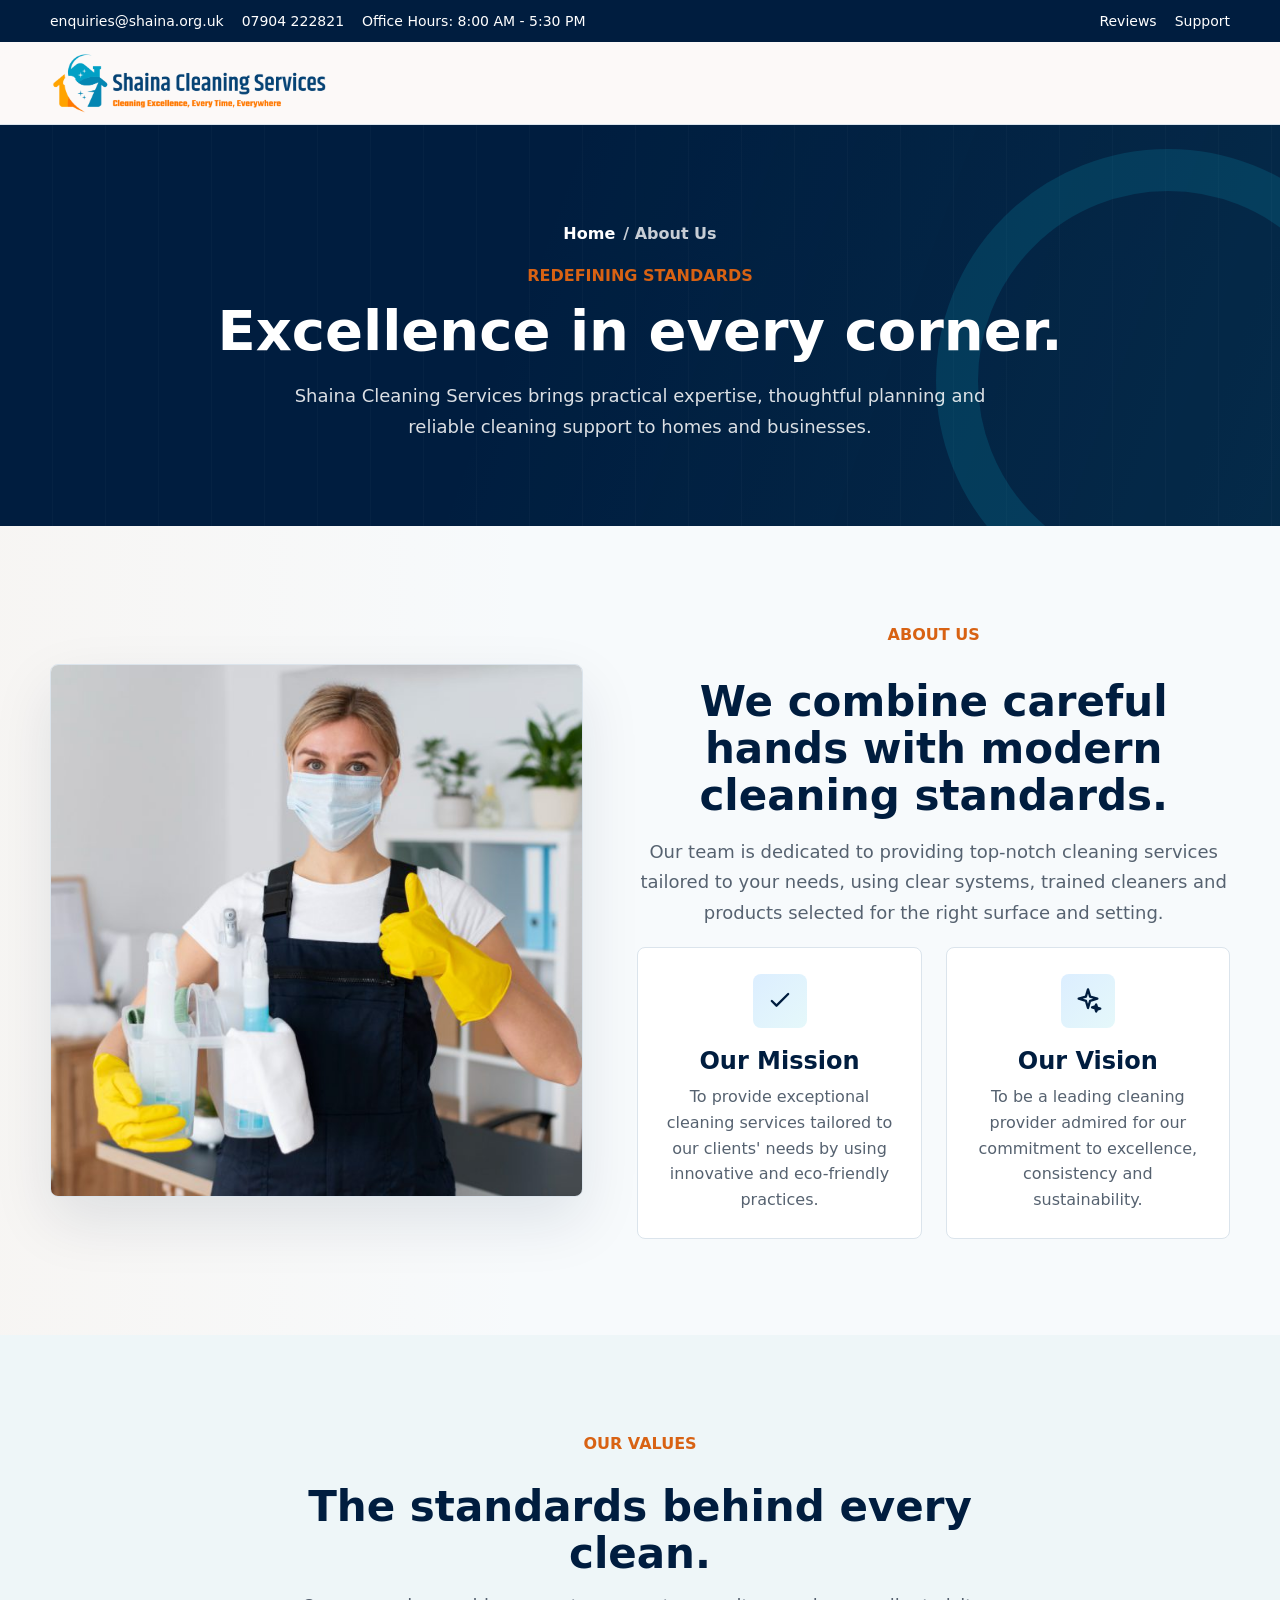
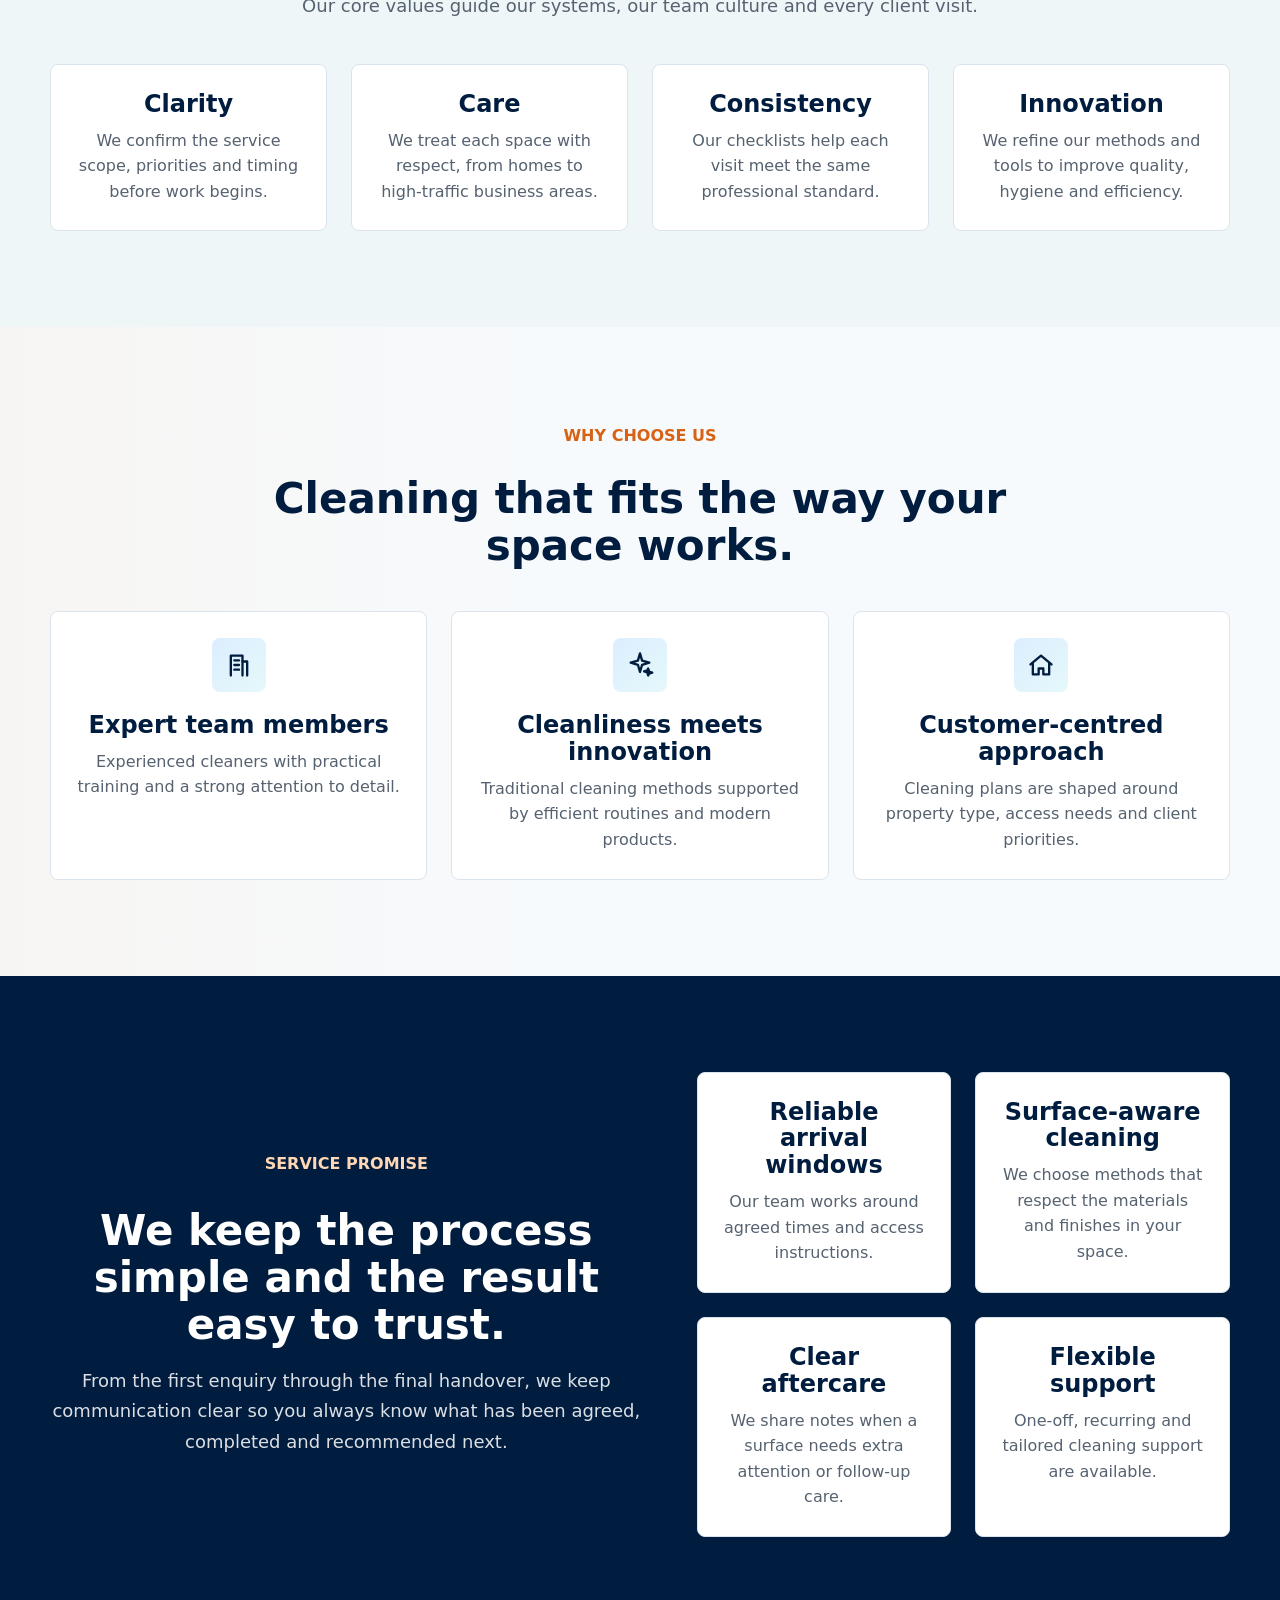
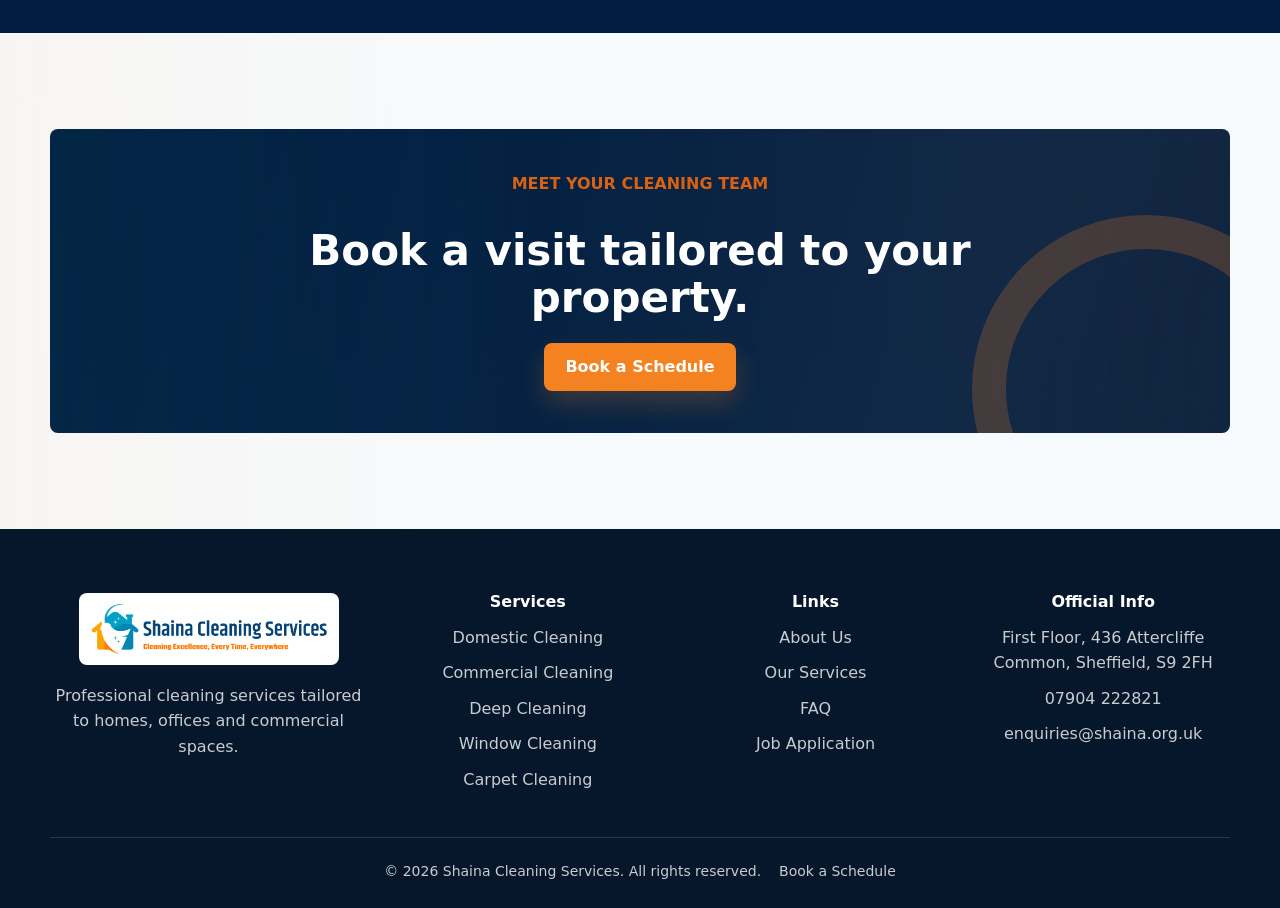
==== commit b429fb31: "Simplify header and update homepage CTA" ====
--- a/about.html
+++ b/about.html
@@ -6,7 +6,7 @@
     <title>About Us | Shaina Cleaning Services</title>
     <meta name="description" content="Learn about Shaina Cleaning Services, our mission, vision, values and commitment to cleaning excellence.">
     <link rel="icon" href="assets/img/shaina-logo.png">
-    <link rel="stylesheet" href="assets/css/styles.css?v=11">
+    <link rel="stylesheet" href="assets/css/styles.css?v=17">
   </head>
   <body>
     <a class="skip-link" href="#main">Skip to content</a>
@@ -31,37 +31,6 @@
         <a class="brand" href="index.html" aria-label="Shaina Cleaning Services home">
           <img src="assets/img/shaina-logo.png" width="1600" height="347" alt="Shaina Cleaning Services">
         </a>
-        <nav aria-label="Primary navigation">
-          <ul class="nav-links">
-            <li><a class="nav-link" data-nav-link href="index.html">Home</a></li>
-            <li><a class="nav-link" data-nav-link href="about.html">About</a></li>
-            <li><a class="nav-link" data-nav-link href="services.html">Services</a></li>
-            <li><a class="nav-link" data-nav-link href="faq.html">FAQ</a></li>
-            <li><a class="nav-link" data-nav-link href="job-application.html">Jobs</a></li>
-            <li><a class="nav-link" data-nav-link href="contact.html">Contact</a></li>
-          </ul>
-        </nav>
-        <div class="nav-actions">
-          <button class="theme-toggle" type="button" data-theme-toggle aria-label="Use dark mode" aria-pressed="false"></button>
-          <a class="button button-primary" href="contact.html#booking">Book a Schedule</a>
-          <button class="menu-toggle" type="button" data-menu-toggle aria-expanded="false" aria-controls="mobile-nav" aria-label="Open menu">
-            <span class="menu-lines" aria-hidden="true"></span>
-          </button>
-        </div>
-      </div>
-      <div class="mobile-panel" id="mobile-nav" data-mobile-panel>
-        <div class="container">
-          <nav aria-label="Mobile navigation">
-            <a class="nav-link" data-nav-link href="index.html">Home</a>
-            <a class="nav-link" data-nav-link href="about.html">About</a>
-            <a class="nav-link" data-nav-link href="services.html">Services</a>
-            <a class="nav-link" data-nav-link href="faq.html">FAQ</a>
-            <a class="nav-link" data-nav-link href="job-application.html">Jobs</a>
-            <a class="nav-link" data-nav-link href="contact.html">Contact</a>
-            <button class="theme-toggle" type="button" data-theme-toggle aria-label="Use dark mode" aria-pressed="false"></button>
-            <a class="button button-primary button-full" href="contact.html#booking">Book a Schedule</a>
-          </nav>
-        </div>
       </div>
     </header>
 
@@ -239,6 +208,6 @@
       </div>
     </footer>
 
-    <script src="assets/js/main.js?v=6" defer></script>
+    <script src="assets/js/main.js?v=11" defer></script>
   </body>
 </html>
--- a/assets/css/styles.css
+++ b/assets/css/styles.css
@@ -501,7 +501,7 @@
 
 .hero {
   position: relative;
-  min-height: 680px;
+  min-height: 590px;
   display: flex;
   align-items: center;
   overflow: hidden;
@@ -557,21 +557,30 @@
   z-index: 2;
   max-width: 690px;
   margin-inline: auto;
-  padding: 86px 0;
+  padding: 68px 0;
   text-align: center;
 }
 
+.rotating-line {
+  display: block;
+  min-height: 1.12em;
+}
+
 .rotating-word {
+  display: inline-block;
+  min-width: 17ch;
   color: #ffd7b4;
+  text-align: center;
   white-space: nowrap;
 }
 
 .hero h1 {
+  min-height: 2.24em;
   margin-bottom: 22px;
 }
 
 .hero .lead {
-  margin: 0 auto 30px;
+  margin: 0 auto 24px;
   max-width: 620px;
 }
 
@@ -580,7 +589,7 @@
   flex-wrap: wrap;
   justify-content: center;
   gap: 10px;
-  margin: -12px 0 30px;
+  margin: -8px 0 22px;
 }
 
 .trust-chips span {
@@ -607,43 +616,78 @@
   box-shadow: 0 0 0 4px rgba(74, 214, 202, 0.16);
 }
 
+.trust-chips span:nth-child(3) {
+  display: none;
+}
+
 .hero-actions {
   display: flex;
   flex-wrap: wrap;
+  align-items: center;
   justify-content: center;
-  gap: 14px;
+  width: fit-content;
+  max-width: 100%;
+  margin-inline: auto;
+  gap: 10px 18px;
+}
+
+.hero-actions .button-outline {
+  width: auto;
+  min-height: 48px;
+  margin-inline: 0;
+  border: 0;
+  background: transparent;
+  color: #ffd7b4;
+  padding: 12px 0;
+  text-decoration: underline;
+  text-underline-offset: 4px;
+}
+
+.hero-actions .button-outline:hover {
+  background: transparent;
+  color: #fff;
 }
 
 .hero-metrics {
-  display: grid;
-  grid-template-columns: repeat(3, minmax(0, 1fr));
-  gap: 12px;
-  margin: 40px auto 0;
-  max-width: 670px;
+  display: flex;
+  gap: 0;
+  max-width: 640px;
+  margin: 24px auto 0;
+  border: 1px solid rgba(255, 255, 255, 0.18);
+  border-radius: var(--radius);
+  background: rgba(255, 255, 255, 0.1);
+  padding: 10px 6px;
 }
 
 .metric {
-  min-height: 94px;
-  border: 1px solid rgba(255, 255, 255, 0.22);
-  border-radius: var(--radius);
-  padding: 16px;
-  background: rgba(255, 255, 255, 0.12);
+  flex: 1 1 0;
+  min-height: 0;
+  border: 0;
+  border-right: 1px solid rgba(255, 255, 255, 0.16);
+  border-radius: 0;
+  background: transparent;
+  padding: 4px 10px;
   backdrop-filter: blur(12px);
   text-align: center;
 }
 
+.metric:last-child {
+  border-right: 0;
+}
+
 .metric strong {
   display: block;
   color: #fff;
-  font-size: 26px;
+  font-size: 22px;
   line-height: 1;
 }
 
 .metric span {
   display: block;
-  margin-top: 8px;
+  margin-top: 5px;
   color: rgba(255, 255, 255, 0.82);
-  font-size: 14px;
+  font-size: 12px;
+  line-height: 1.3;
 }
 
 .planner-card {
@@ -1680,7 +1724,7 @@
   }
 
   .hero {
-    min-height: 620px;
+    min-height: auto;
   }
 
   .hero-content {
@@ -1743,7 +1787,7 @@
     max-width: 340px;
     margin-inline: auto;
     margin-bottom: 16px;
-    font-size: 36px;
+    font-size: 32px;
   }
 
   .hero .eyebrow {
@@ -1765,6 +1809,8 @@
   }
 
   .hero-actions {
+    max-width: 340px;
+    margin-inline: auto;
     gap: 10px;
   }
 
@@ -1841,6 +1887,24 @@
     font-size: 11px;
   }
 
+  .hero-for::after {
+    content: ":";
+  }
+
+  .rotating-line {
+    font-size: 28px;
+    line-height: 1.08;
+    white-space: nowrap;
+  }
+
+  .rotating-word {
+    min-width: min(23ch, 100%);
+  }
+
+  .rotating-punctuation {
+    display: none;
+  }
+
   .availability-strip {
     padding: 18px 0;
   }
@@ -1890,6 +1954,17 @@
   }
 }
 
+@media (max-width: 380px) {
+  .hero h1 {
+    max-width: 320px;
+    font-size: 28px;
+  }
+
+  .rotating-line {
+    font-size: 24px;
+  }
+}
+
 @media (prefers-reduced-motion: reduce) {
   *,
   *::before,
